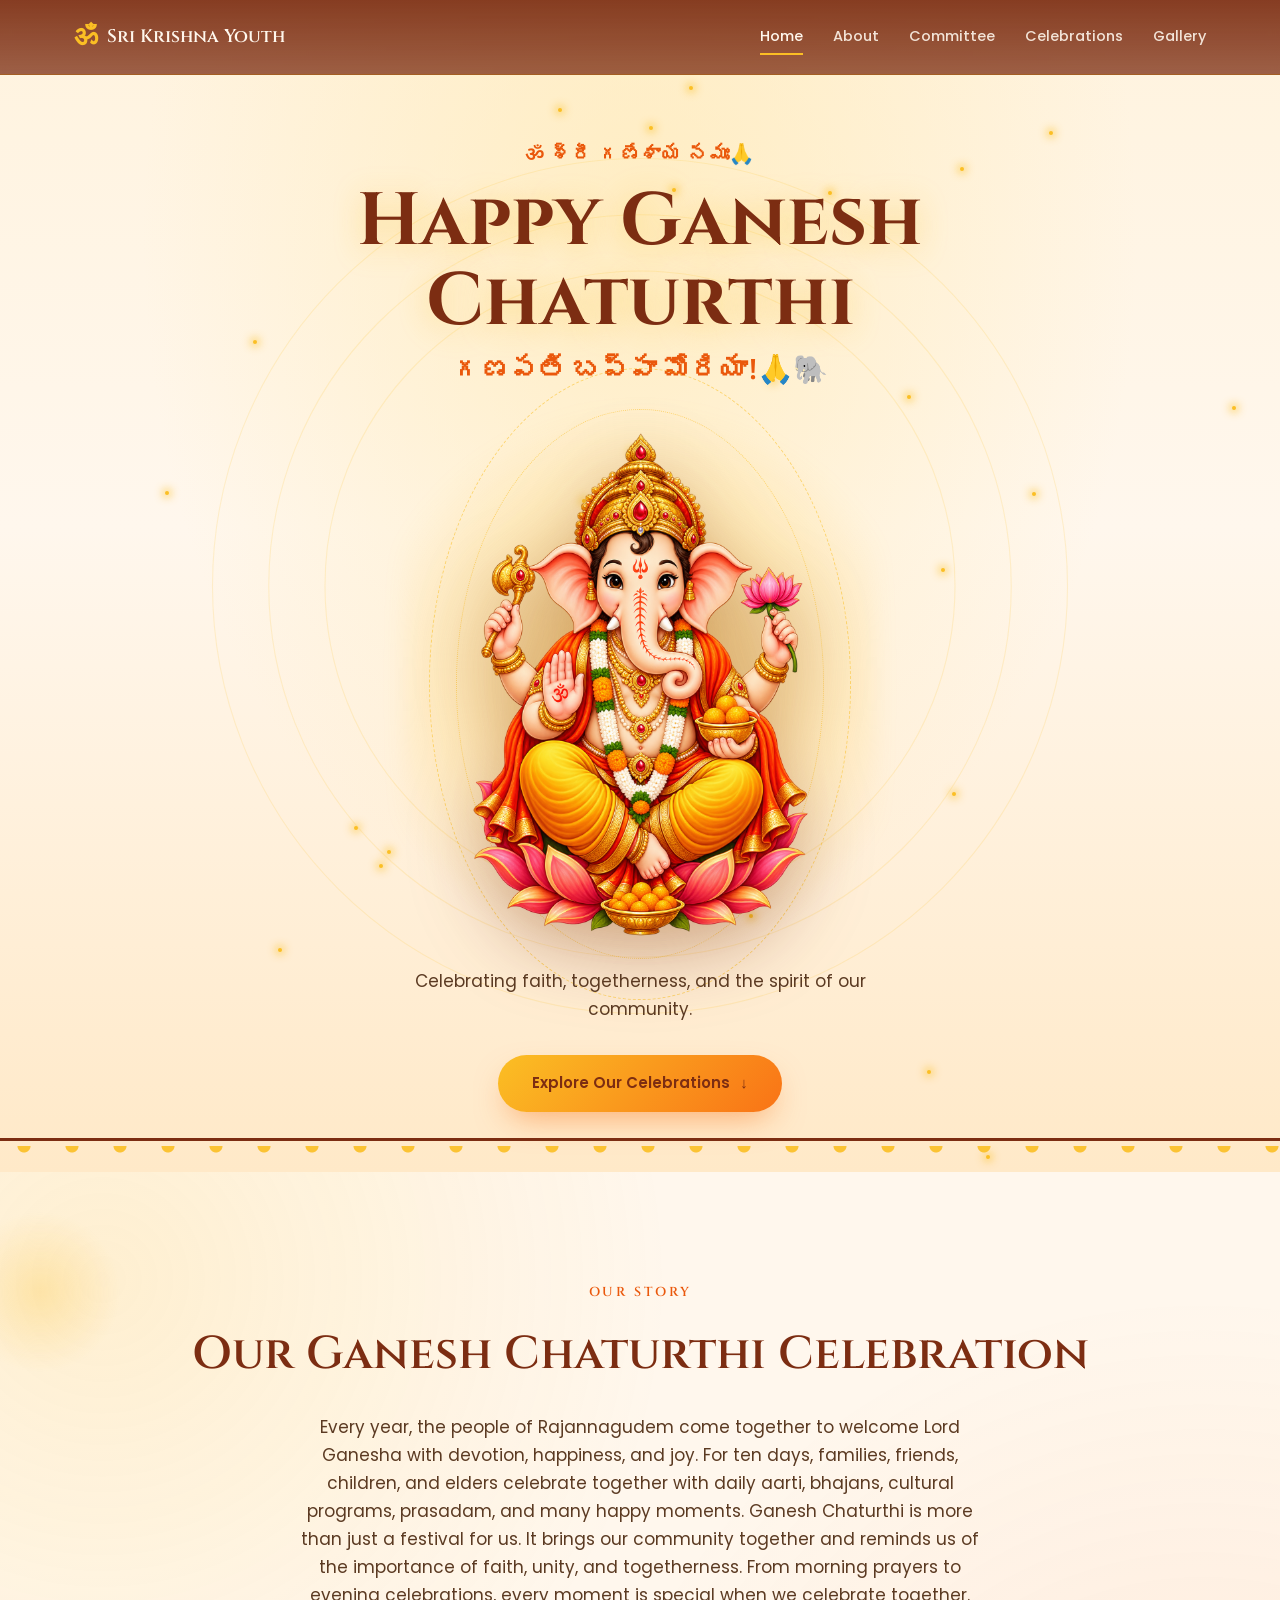
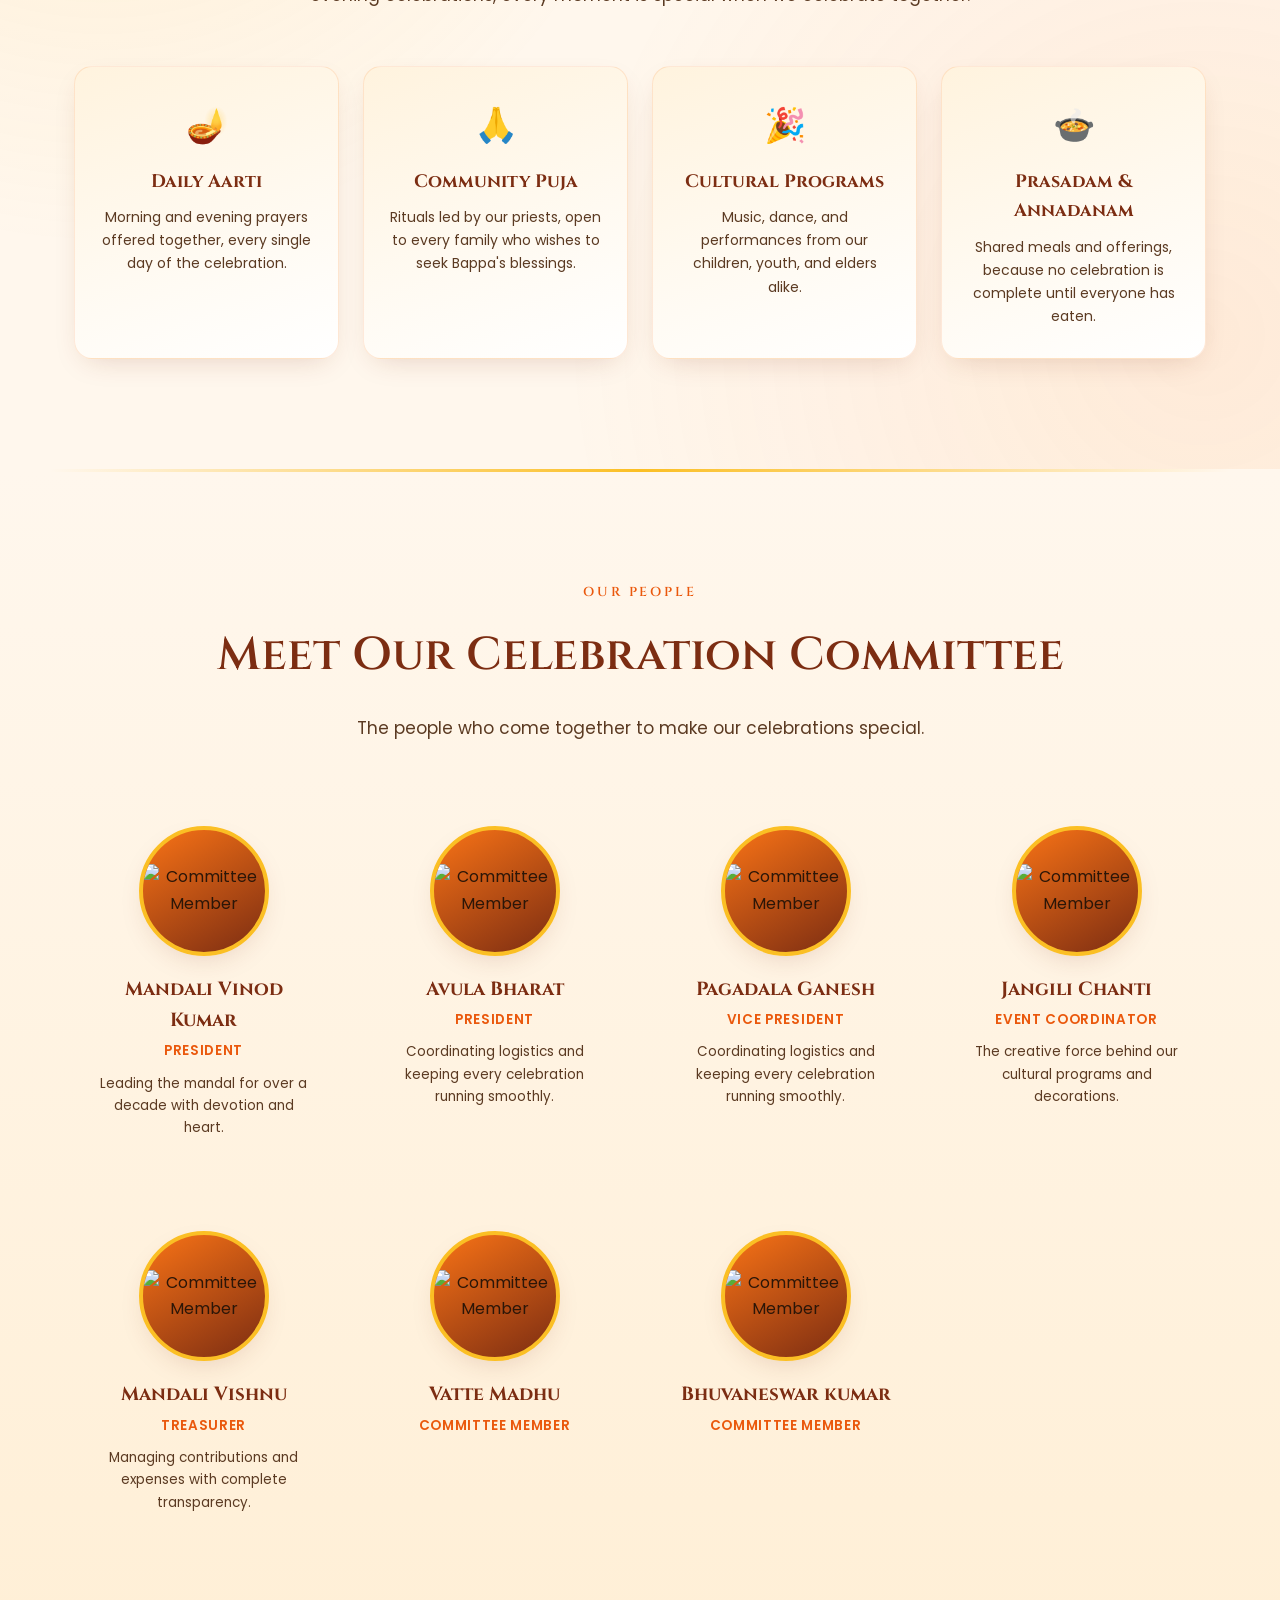
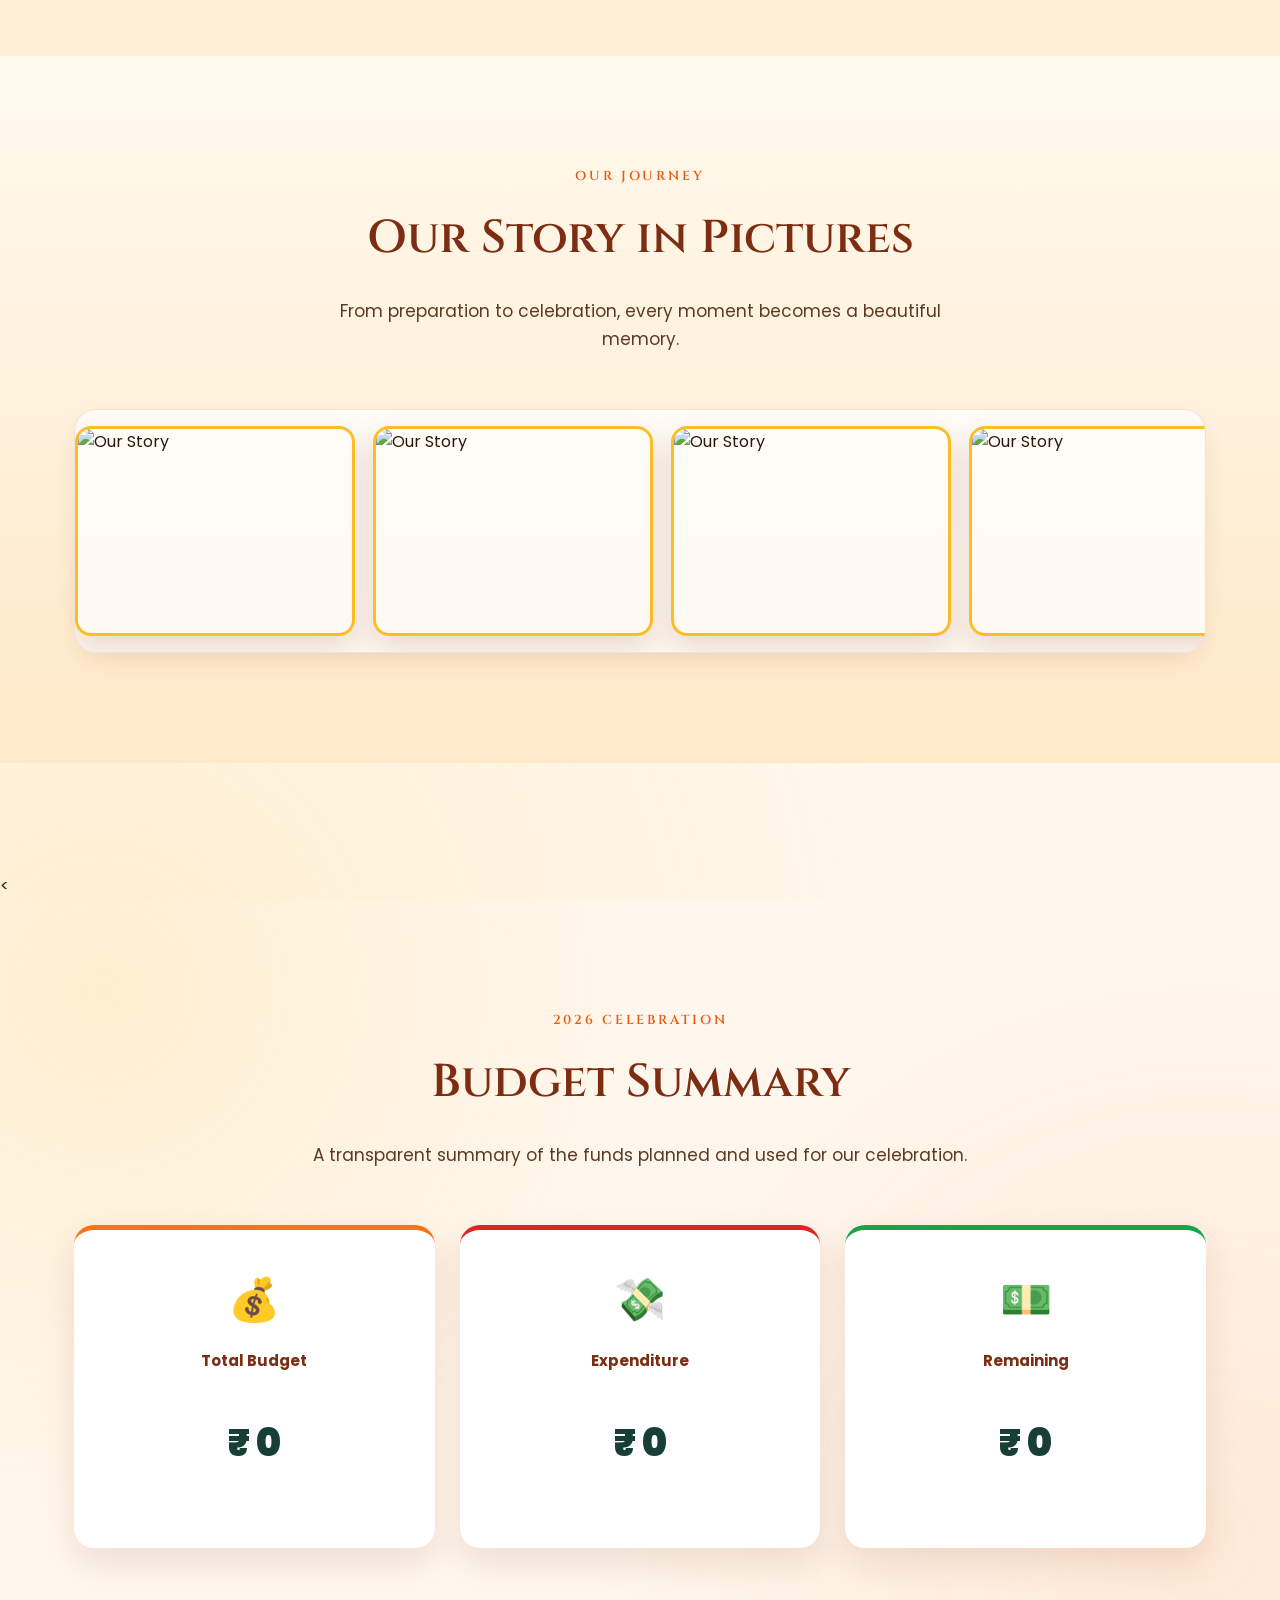
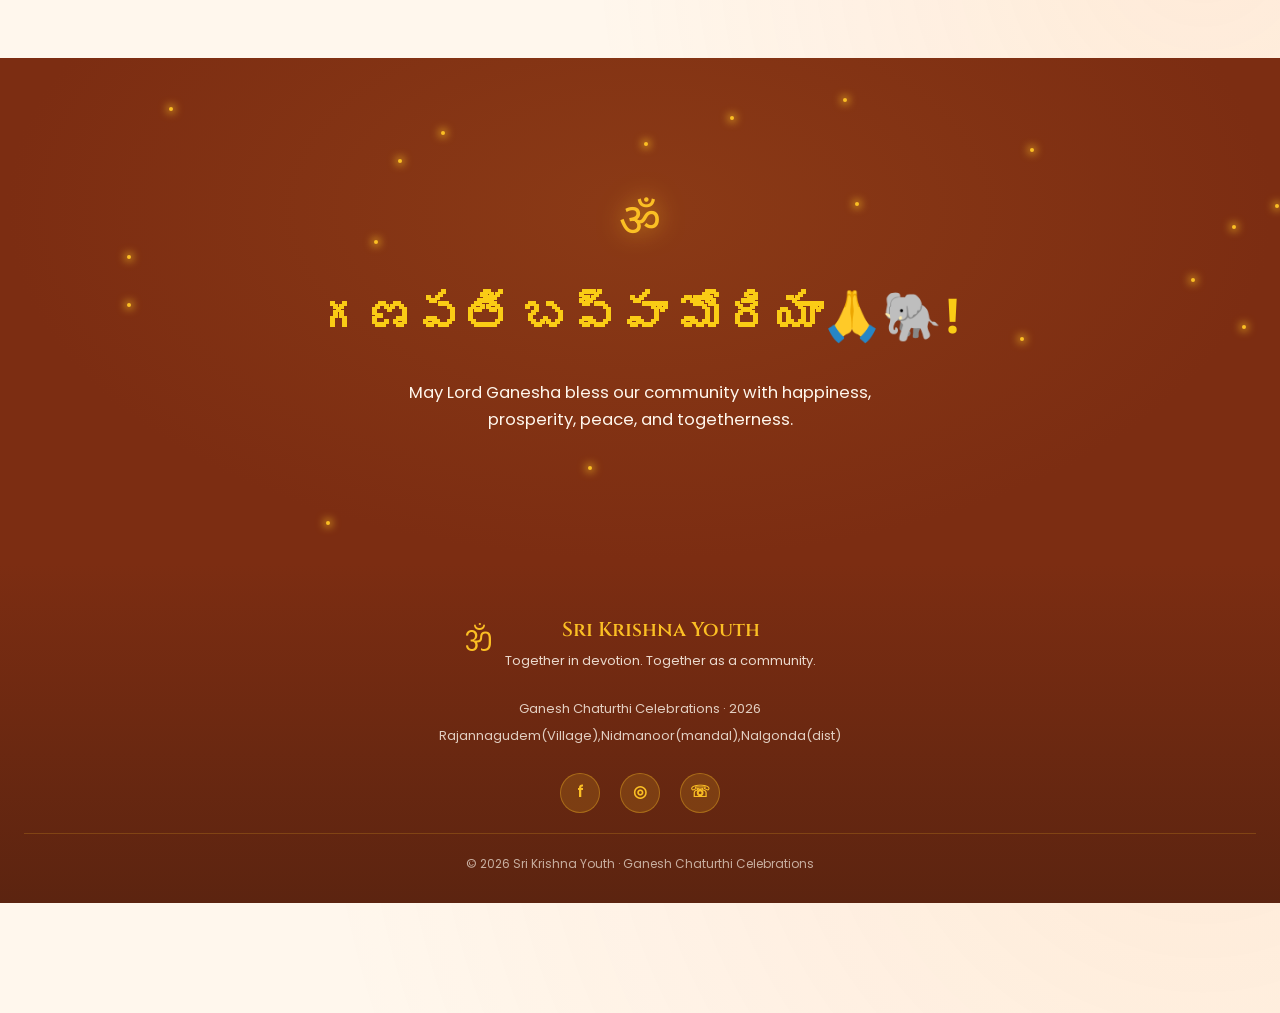
==== index .html @ e3da9c7d "Initial Sri Krishna Youth website" ====
<!DOCTYPE html>
<html lang="en">
<head>
<meta charset="UTF-8">
<meta name="viewport" content="width=device-width, initial-scale=1.0">
<title>Ganpati Bappa Morya — Community Ganesh Chaturthi Celebrations</title>
<meta name="description" content="Join our community as we celebrate Ganesh Chaturthi with devotion, culture, and togetherness.">

<link rel="preconnect" href="https://fonts.googleapis.com">
<link rel="preconnect" href="https://fonts.gstatic.com" crossorigin>
<link href="https://fonts.googleapis.com/css2?family=Cinzel:wght@500;600;700&family=Noto+Sans+Devanagari:wght@500;600;700&family=Poppins:wght@300;400;500;600;700&display=swap" rel="stylesheet">

<link rel="stylesheet" href="style.css">
</head>
<body>

<!-- ================= NAVIGATION ================= -->
<header class="nav" id="siteNav">
  <div class="nav-inner">
    <a href="#home" class="nav-logo">
      <span class="nav-logo-om" aria-hidden="true">ॐ</span>
      <span class="nav-logo-text">Sri Krishna Youth</span>
    </a>

    <nav class="nav-links" id="navLinks">
      <a href="#home" class="nav-link active-link">Home</a>
      <a href="#about" class="nav-link">About</a>
      <a href="#committee" class="nav-link">Committee</a>
      <a href="#celebrations" class="nav-link">Celebrations</a>
      <a href="#gallery" class="nav-link">Gallery</a>
    </nav>

    <button class="nav-toggle" id="navToggle" aria-label="Toggle navigation menu" aria-expanded="false" aria-controls="navLinks">
      <span></span><span></span><span></span>
    </button>
  </div>
</header>

<!-- ================= 1. HERO ================= -->
<section class="hero" id="home">
  <div class="hero-bg" aria-hidden="true">
    <svg class="hero-mandala" viewBox="0 0 800 800" aria-hidden="true">
      <g fill="none" stroke="currentColor">
        <circle cx="400" cy="400" r="380"/>
        <circle cx="400" cy="400" r="330"/>
        <circle cx="400" cy="400" r="280"/>
      </g>
    </svg>
    <div class="petal-field" id="petalField"></div>
    <div class="particle-field" id="particleField"></div>
  </div>

  <div class="hero-content">
    <p class="hero-eyebrow reveal-item">ॐ శ్రీ గణేశాయ నమః🙏
</p>
    <h1 class="hero-title reveal-item">Happy Ganesh<br>Chaturthi</h1>
    <p class="hero-devanagari reveal-item">గణపతి బప్పా మోరియా!🙏🐘
</p>

    <div class="hero-figure reveal-item" aria-hidden="false">
      <div class="hero-glow"></div>
      <img src="image3.png" alt="Illustration of Lord Ganesha seated on a lotus, blessing the community" class="hero-ganesha">
      <div class="hero-ring hero-ring--outer"></div>
      <div class="hero-ring hero-ring--inner"></div>
    </div>

    <p class="hero-message reveal-item">Celebrating faith, togetherness, and the spirit of our community.</p>

    <a href="#about" class="btn btn-primary reveal-item" id="exploreBtn">Explore Our Celebrations <span class="btn-arrow">↓</span></a>
  </div>

  <div class="toran" aria-hidden="true">
    <svg viewBox="0 0 1200 90" preserveAspectRatio="none" class="toran-svg">
      <path d="M0,0 H1200 V8 H0 Z" fill="var(--maroon)"/>
      <g class="toran-bells" fill="var(--gold)">
        <!-- bells generated via CSS background pattern below for perf -->
      </g>
    </svg>
    <div class="toran-strand"></div>
  </div>
</section>

<!-- ================= 2. ABOUT ================= -->
<section class="section about" id="about">
  <div class="section-decor section-decor--left" aria-hidden="true"></div>
  <div class="container">
    <p class="eyebrow reveal">Our Story</p>
    <h2 class="section-title reveal">Our Ganesh Chaturthi Celebration</h2>
    <p class="section-lede reveal">
      Every year, the people of Rajannagudem come together to welcome Lord Ganesha with devotion, happiness, and joy. For ten days, families, friends, children, and elders celebrate together with daily aarti, bhajans, cultural programs, prasadam, and many happy moments.

Ganesh Chaturthi is more than just a festival for us. It brings our community together and reminds us of the importance of faith, unity, and togetherness. From morning prayers to evening celebrations, every moment is special when we celebrate together.
</p>

    <div class="highlight-grid">
      <article class="highlight-card reveal">
        <span class="highlight-icon" aria-hidden="true">🪔</span>
        <h3>Daily Aarti</h3>
        <p>Morning and evening prayers offered together, every single day of the celebration.</p>
      </article>
      <article class="highlight-card reveal">
        <span class="highlight-icon" aria-hidden="true">🙏</span>
        <h3>Community Puja</h3>
        <p>Rituals led by our priests, open to every family who wishes to seek Bappa's blessings.</p>
      </article>
      <article class="highlight-card reveal">
        <span class="highlight-icon" aria-hidden="true">🎉</span>
        <h3>Cultural Programs</h3>
        <p>Music, dance, and performances from our children, youth, and elders alike.</p>
      </article>
      <article class="highlight-card reveal">
        <span class="highlight-icon" aria-hidden="true">🍲</span>
        <h3>Prasadam &amp; Annadanam</h3>
        <p>Shared meals and offerings, because no celebration is complete until everyone has eaten.</p>
      </article>
    </div>
  </div>
</section>

<div class="divider divider--committee" aria-hidden="true"></div>

<!-- ================= 3. COMMITTEE ================= -->
<section class="section committee" id="committee">
  <div class="container">
    <p class="eyebrow reveal">Our People</p>
    <h2 class="section-title reveal">Meet Our Celebration Committee</h2>
    <p class="section-lede reveal">The people who come together to make our celebrations special.</p>

    <div class="committee-grid">

      <article class="member-card reveal">
        <div class="member-photo">
          <img src="images/member1.jpeg" alt="Committee Member">
        </div>
        <h3 class="member-name">Mandali Vinod Kumar</h3>
        <p class="member-role">President</p>
        <p class="member-desc">Leading the mandal for over a decade with devotion and heart.</p>
      </article>

      <article class="member-card reveal">
        <div class="member-photo">
          <img src="images/member2.jpeg" alt="Committee Member">
        </div>
        <h3 class="member-name">Avula Bharat</h3>
        <p class="member-role">President</p>
        <p class="member-desc">Coordinating logistics and keeping every celebration running smoothly.</p>
      </article>

      <article class="member-card reveal">
        <div class="member-photo">
          <img src="images/member3.jpeg" alt="Committee Member">
        </div>
        <h3 class="member-name">Pagadala Ganesh</h3>
        <p class="member-role">Vice President</p>
        <p class="member-desc">Coordinating logistics and keeping every celebration running smoothly.</p>
      </article>

      <article class="member-card reveal">
        <div class="member-photo" >
          <img src="images/member4.jpeg" alt="Committee Member">
        </div>
        <h3 class="member-name">Jangili Chanti</h3>
        <p class="member-role">Event Coordinator</p>
        <p class="member-desc">The creative force behind our cultural programs and decorations.</p>
      </article>

      <article class="member-card reveal">
        <div class="member-photo">
          <img src="images/member6.jpeg" alt="Committee Member">
        </div>
        
        <h3 class="member-name">Mandali Vishnu</h3>
        <p class="member-role">Treasurer</p>
        <p class="member-desc">Managing contributions and expenses with complete transparency.</p>
      </article>

       <article class="member-card reveal">
        <div class="member-photo">
          <img src="images/member5.jpeg" alt="Committee Member">
  </div>
    
        <h3 class="member-name">Vatte Madhu</h3>
        <p class="member-role">Committee Member</p>
      </article>

       <article class="member-card reveal">
  <div class="member-photo">
    <img src="images/member.jpeg" alt="Committee Member">
  </div>

  <h3 class="member-name">Bhuvaneswar kumar</h3>
  <p class="member-role">Committee Member</p>
  <p class="member-desc">
    
  </p>
</article>

    </div>
  </div>
</section>


<!-- ================= 3. OUR STORY ================= -->

<section class="section story-section" id="story">

  <div class="container">

    <p class="eyebrow reveal">Our Journey</p>

    <h2 class="section-title reveal">
      Our Story in Pictures
    </h2>

    <p class="section-lede reveal">
      From preparation to celebration, every moment becomes a beautiful memory.
    </p>

    <div class="story-scroll-box">

      <div class="story-track">

        <div class="story-group">

          <div class="story-photo">
            <img src="images/story1.jpeg" alt="Our Story">
          </div>

          <div class="story-photo">
            <img src="images/story2.jpeg" alt="Our Story">
          </div>

          <div class="story-photo">
            <img src="images/story3.jpeg" alt="Our Story">
          </div>

          <div class="story-photo">
            <img src="images/story4.jpeg" alt="Our Story">
          </div>

          <div class="story-photo">
            <img src="images/story5.jpeg" alt="Our Story">
          </div>

          <div class="story-photo">
            <img src="images/story6.jpeg" alt="Our Story">
          </div>
                
                       <div class="story-photo">
  <img src="images/story7.jpeg" alt="Our Story">
</div>

<div class="story-photo">
  <img src="images/story8.jpeg" alt="Our Story">
</div>

<div class="story-photo">
  <img src="images/story9.jpeg" alt="Our Story">
</div>

<div class="story-photo">
  <img src="images/story10.jpeg" alt="Our Story">
</div>

<div class="story-photo">
  <img src="images/story11.jpeg" alt="Our Story">
</div>

<div class="story-photo">
  <img src="images/story12.jpeg" alt="Our Story">
</div>

<div class="story-photo">
  <img src="images/story13.jpeg" alt="Our Story">
</div>

<div class="story-photo">
  <img src="images/story14.jpeg" alt="Our Story">
</div>

<div class="story-photo">
  <img src="images/story15.jpeg" alt="Our Story">
</div>

<div class="story-photo">
  <img src="images/story16.jpeg" alt="Our Story">
</div>

<div class="story-photo">
  <img src="images/story17.jpeg" alt="Our Story">
</div>

<div class="story-photo">
  <img src="images/story18.jpeg" alt="Our Story">
</div>

<div class="story-photo">
  <img src="images/story19.jpeg" alt="Our Story">
</div>

<div class="story-photo">
  <img src="images/story20.jpeg" alt="Our Story">
</div>

<div class="story-photo">
  <img src="images/story21.jpeg" alt="Our Story">
</div>

<div class="story-photo">
  <img src="images/story22.jpeg" alt="Our Story">
</div>

<div class="story-photo">
  <img src="images/story23.jpeg" alt="Our Story">
</div>

<div class="story-photo">
  <img src="images/story24.jpeg" alt="Our Story">
</div>

<div class="story-photo">
  <img src="images/story25.jpeg" alt="Our Story">
</div>

<div class="story-photo">
  <img src="images/story26.jpeg" alt="Our Story">
</div>

<div class="story-photo">
  <img src="images/story27.jpeg" alt="Our Story">
</div>

<div class="story-photo">
  <img src="images/story28.jpeg" alt="Our Story">
</div>

<div class="story-photo">
  <img src="images/story29.jpeg" alt="Our Story">
</div>

<div class="story-photo">
  <img src="images/story30.jpeg" alt="Our Story">
</div>

<div class="story-photo">
  <img src="images/story31.jpeg" alt="Our Story">
</div>

<div class="story-photo">
  <img src="images/story32.jpeg" alt="Our Story">
</div>

<div class="story-photo">
  <img src="images/story33.jpeg" alt="Our Story">
</div>

<div class="story-photo">
  <img src="images/story34.jpeg" alt="Our Story">
</div>

<div class="story-photo">
  <img src="images/story35.jpeg" alt="Our Story">
</div>

        </div>

        <!-- Duplicate images for continuous scrolling -->

        <div class="story-group">

          <div class="story-photo">
            <img src="images/story1.jpeg" alt="">
          </div>

          <div class="story-photo">
            <img src="images/story2.jpeg" alt="">
          </div>

          <div class="story-photo">
            <img src="images/story3.jpeg" alt="">
          </div>

          <div class="story-photo">
            <img src="images/story4.jpeg" alt="">
          </div>

          <div class="story-photo">
            <img src="images/story5.jpeg" alt="">
          </div>

          <div class="story-photo">
            <img src="images/story6.jpeg" alt="">
          </div>

        </div>

      </div>

    </div>

  </div>

</section>


<!-- ================= 4. FESTIVITIES ================= -->

<section class="section festivities" id="celebrations">
<<!-- ================= 5. BUDGET ================= -->
<section class="section budget-section" id="budget">

  <div class="container">

    <p class="eyebrow reveal">2026 Celebration</p>

    <h2 class="section-title reveal">
      Budget Summary
    </h2>

    <p class="section-lede reveal">
      A transparent summary of the funds planned and used for our celebration.
    </p>

    <div class="budget-grid">

      <!-- TOTAL BUDGET -->
      <div class="budget-box total-budget reveal">
        <div class="budget-icon">💰</div>
        <p>Total Budget</p>
        <h3>₹ <span id="totalBudget">0</span></h3>
      </div>

      <!-- EXPENDITURE -->
      <div class="budget-box expenditure reveal">
        <div class="budget-icon">💸</div>
        <p>Expenditure</p>
        <h3>₹ <span id="expenditure">0</span></h3>
      </div>

      <!-- REMAINING -->
      <div class="budget-box remaining reveal">
        <div class="budget-icon">💵</div>
        <p>Remaining</p>
        <h3>₹ <span id="remaining">0</span></h3>
      </div>

    </div>

  </div>

</section>
<!-- Lightbox -->
<div class="lightbox" id="lightbox" aria-hidden="true" role="dialog" aria-modal="true" aria-label="Gallery image viewer">
  <button class="lightbox-close" id="lightboxClose" aria-label="Close image viewer">✕</button>
  <button class="lightbox-nav lightbox-prev" id="lightboxPrev" aria-label="Previous image">‹</button>
  <div class="lightbox-frame">
    <div class="lightbox-image" id="lightboxImage"></div>
    <p class="lightbox-caption" id="lightboxCaption"></p>
  </div>
  <button class="lightbox-nav lightbox-next" id="lightboxNext" aria-label="Next image">›</button>
</div>

<!-- ================= 6. FINAL FESTIVE SECTION ================= -->
<section class="closing">
  <div class="closing-decor" aria-hidden="true">
    <div class="closing-particle-field" id="closingParticles"></div>
  </div>
  <div class="closing-content">
    <span class="closing-om reveal" aria-hidden="true">ॐ</span>
    <h2 class="closing-title reveal">గణపతి బప్పా మోరియా🙏🐘!</h2>
    <p class="closing-message reveal">May Lord Ganesha bless our community with happiness, prosperity, peace, and togetherness.</p>
  </div>
</section>

<!-- ================= 7. FOOTER ================= -->
<footer class="footer">
  <div class="container footer-inner">
    <div class="footer-brand">
      <span class="nav-logo-om" aria-hidden="true">ॐ</span>
      <div>
        <p class="footer-title">Sri Krishna Youth</p>
        <p class="footer-tagline">Together in devotion. Together as a community.</p>
      </div>
    </div>

    <div class="footer-meta">
      <p> Ganesh Chaturthi Celebrations · 2026</p>
      <p>Rajannagudem(Village),Nidmanoor(mandal),Nalgonda(dist)</p>
    </div>

    <div class="footer-social" aria-label="Social media links">
      <a href="#" aria-label="Facebook">f</a>
      <a href="#" aria-label="Instagram">◎</a>
      <a href="#" aria-label="WhatsApp">☏</a>
    </div>
  </div>
  <p class="footer-copy">© 2026 Sri Krishna Youth · Ganesh Chaturthi Celebrations</p>
</footer>

<script src="script.js"></script>
</body>
</html>
---- style.css ----
/* =========================================================
   SHANTI NAGAR MANDAL — Ganesh Chaturthi
   Design tokens
   ========================================================= */
:root {
  --saffron: #F97316;
  --deep-orange: #EA580C;
  --gold: #FBBF24;
  --bright-yellow: #FACC15;
  --cream: #FFF7ED;
  --maroon: #7C2D12;
  --ink: #2B1608;
  --ink-soft: #5B3A22;
  --white: #FFFFFF;

  --font-display: 'Cinzel', serif;
  --font-devanagari: 'Noto Sans Devanagari', sans-serif;
  --font-body: 'Poppins', sans-serif;

  --shadow-warm: 0 20px 45px -20px rgba(124, 45, 18, 0.35);
  --shadow-soft: 0 10px 30px -12px rgba(124, 45, 18, 0.22);
  --radius-lg: 28px;
  --radius-md: 18px;
  --radius-sm: 12px;

  --ease: cubic-bezier(0.22, 1, 0.36, 1);
}

* { box-sizing: border-box; }
html { scroll-behavior: smooth; }

body {
  margin: 0;
  font-family: var(--font-body);
  background: var(--cream);
  color: var(--ink);
  overflow-x: hidden;
  line-height: 1.65;
}

img { max-width: 100%; display: block; }
a { color: inherit; text-decoration: none; }
button { font-family: inherit; cursor: pointer; }

.container {
  max-width: 1180px;
  margin: 0 auto;
  padding: 0 24px;
}

/* subtle grain / rangoli backdrop used across cream sections */
.section {
  position: relative;
  padding: 110px 0;
  background:
    radial-gradient(circle at 8% 12%, rgba(251,191,36,0.14), transparent 40%),
    radial-gradient(circle at 94% 85%, rgba(249,115,22,0.10), transparent 45%),
    var(--cream);
}

.eyebrow {
  font-family: var(--font-display);
  letter-spacing: 0.22em;
  text-transform: uppercase;
  font-size: 13px;
  color: var(--deep-orange);
  font-weight: 600;
  margin: 0 0 14px;
  text-align: center;
}

.section-title {
  font-family: var(--font-display);
  font-size: clamp(30px, 4vw, 46px);
  text-align: center;
  color: var(--maroon);
  margin: 0 0 20px;
  font-weight: 600;
}

.section-lede {
  max-width: 680px;
  margin: 0 auto 56px;
  text-align: center;
  color: var(--ink-soft);
  font-size: 17px;
}

.btn {
  display: inline-flex;
  align-items: center;
  gap: 10px;
  padding: 16px 34px;
  border-radius: 999px;
  font-family: var(--font-body);
  font-weight: 600;
  font-size: 15px;
  border: none;
  transition: transform 0.35s var(--ease), box-shadow 0.35s var(--ease);
}
.btn-primary {
  background: linear-gradient(135deg, var(--gold), var(--saffron));
  color: var(--maroon);
  box-shadow: 0 14px 32px -10px rgba(249,115,22,0.55);
}
.btn-primary:hover { transform: translateY(-3px); box-shadow: 0 20px 38px -10px rgba(249,115,22,0.65); }
.btn-arrow { display: inline-block; animation: bob 2.2s ease-in-out infinite; }

@keyframes bob {
  0%, 100% { transform: translateY(0); }
  50% { transform: translateY(4px); }
}

/* =========================================================
   NAVIGATION
   ========================================================= */
.nav {
  position: fixed;
  top: 0; left: 0; right: 0;
  z-index: 100;
  background: linear-gradient(180deg, rgba(124,45,18,0.92), rgba(124,45,18,0.75));
  backdrop-filter: blur(6px);
  transition: background 0.4s var(--ease), box-shadow 0.4s var(--ease);
  border-bottom: 1px solid rgba(251,191,36,0.25);
}
.nav.scrolled {
  background: rgba(124,45,18,0.6);
  box-shadow: 0 8px 24px -12px rgba(0,0,0,0.35);
}

.nav-inner {
  max-width: 1180px;
  margin: 0 auto;
  padding: 14px 24px;
  display: flex;
  align-items: center;
  justify-content: space-between;
}

.nav-logo {
  display: flex;
  align-items: center;
  gap: 10px;
  font-family: var(--font-display);
  font-weight: 600;
  color: var(--cream);
  font-size: 18px;
}
.nav-logo-om {
  font-size: 22px;
  color: var(--gold);
}

.nav-links {
  display: flex;
  gap: 30px;
}
.nav-link {
  color: var(--cream);
  font-size: 14.5px;
  font-weight: 500;
  position: relative;
  padding: 6px 0;
  opacity: 0.88;
  transition: opacity 0.25s ease;
}
.nav-link::after {
  content: "";
  position: absolute;
  left: 0; bottom: 0;
  width: 0; height: 2px;
  background: var(--gold);
  transition: width 0.3s var(--ease);
}
.nav-link:hover, .nav-link.active-link { opacity: 1; }
.nav-link:hover::after, .nav-link.active-link::after { width: 100%; }

.nav-toggle {
  display: none;
  flex-direction: column;
  gap: 5px;
  background: none;
  border: none;
  padding: 6px;
}
.nav-toggle span {
  width: 24px; height: 2px;
  background: var(--gold);
  border-radius: 2px;
  transition: transform 0.3s var(--ease), opacity 0.3s var(--ease);
}
.nav-toggle.open span:nth-child(1) { transform: translateY(7px) rotate(45deg); }
.nav-toggle.open span:nth-child(2) { opacity: 0; }
.nav-toggle.open span:nth-child(3) { transform: translateY(-7px) rotate(-45deg); }

/* =========================================================
   HERO
   ========================================================= */
.hero {
  position: relative;
  min-height: 100vh;
  display: flex;
  align-items: center;
  justify-content: center;
  text-align: center;
  padding: 140px 24px 60px;
  overflow: hidden;
  background:
    radial-gradient(ellipse at 50% 20%, rgba(255,231,168,0.55), transparent 55%),
    linear-gradient(180deg, #FFF3DE 0%, var(--cream) 45%, #FFE9C8 100%);
}

.hero-bg {
  position: absolute;
  inset: 0;
  z-index: 0;
  background-image: url('Images/image1.jpeg');
  background-size: cover;
  background-position: center;
  background-attachment: fixed;
}

.hero-mandala {
  position: absolute;
  top: 50%; left: 50%;
  width: 900px; height: 900px;
  transform: translate(-50%, -50%);
  color: var(--gold);
  opacity: 0.16;
  animation: spin 140s linear infinite;
}
@keyframes spin { to { transform: translate(-50%, -50%) rotate(360deg); } }

.petal-field, .particle-field, .closing-particle-field {
  position: absolute; inset: 0; pointer-events: none; overflow: hidden;
}

.petal {
  position: absolute;
  top: -40px;
  width: 14px; height: 14px;
  background: radial-gradient(circle at 30% 30%, var(--bright-yellow), var(--saffron));
  border-radius: 60% 40% 60% 40%;
  opacity: 0.75;
  animation: fall linear infinite;
}
@keyframes fall {
  0% { transform: translateY(0) rotate(0deg); opacity: 0; }
  10% { opacity: 0.8; }
  100% { transform: translateY(110vh) rotate(220deg); opacity: 0; }
}

.spark {
  position: absolute;
  width: 4px; height: 4px;
  border-radius: 50%;
  background: var(--gold);
  box-shadow: 0 0 8px 2px rgba(251,191,36,0.8);
  animation: twinkle ease-in-out infinite;
}
@keyframes twinkle {
  0%, 100% { opacity: 0.15; transform: scale(0.8); }
  50% { opacity: 0.9; transform: scale(1.2); }
}

.hero-content {
  position: relative;
  z-index: 2;
  max-width: 720px;
  display: flex;
  flex-direction: column;
  align-items: center;
}

.hero-eyebrow {
  font-family: var(--font-devanagari);
  font-size: 20px;
  color: var(--deep-orange);
  font-weight: 600;
  margin: 0 0 10px;
  letter-spacing: 0.04em;
}

.hero-title {
  font-family: var(--font-display);
  font-size: clamp(40px, 7vw, 74px);
  line-height: 1.08;
  margin: 0 0 6px;
  color: var(--maroon);
  text-shadow: 0 4px 30px rgba(251,191,36,0.4);
}

.hero-devanagari {
  font-family: var(--font-devanagari);
  font-size: clamp(20px, 3vw, 28px);
  color: var(--deep-orange);
  font-weight: 600;
  margin: 0 0 28px;
}

.hero-figure {
  position: relative;
  width: min(340px, 62vw);
  margin: 6px 0 28px;
}
.hero-glow {
  position: absolute;
  inset: -20%;
  background: radial-gradient(circle, rgba(251,191,36,0.55), transparent 65%);
  filter: blur(10px);
  animation: pulseGlow 4.5s ease-in-out infinite;
  z-index: 0;
}
@keyframes pulseGlow {
  0%, 100% { opacity: 0.65; transform: scale(1); }
  50% { opacity: 1; transform: scale(1.08); }
}
.hero-ganesha {
  position: relative;
  z-index: 2;
  width: 100%;
  filter: drop-shadow(0 25px 35px rgba(124,45,18,0.35));
}
.hero-ring {
  position: absolute;
  border-radius: 50%;
  border: 1px dashed rgba(251,191,36,0.55);
  z-index: 1;
}
.hero-ring--outer { inset: -12%; animation: spin 60s linear infinite; }
.hero-ring--inner { inset: -4%; animation: spin 40s linear infinite reverse; border-style: dotted; }

.hero-message {
  font-size: 17px;
  color: var(--ink-soft);
  max-width: 460px;
  margin: 0 0 32px;
}

/* Toran / decorative bunting divider at hero base */
.toran {
  position: absolute;
  left: 0; right: 0; bottom: 0;
  height: 34px;
  z-index: 3;
}
.toran-strand {
  position: absolute;
  left: 0; right: 0; top: 8px;
  height: 26px;
  background-image: radial-gradient(circle at 50% 0%, var(--gold) 0 6px, transparent 7px);
  background-size: 48px 26px;
  background-repeat: repeat-x;
  opacity: 0.9;
}
.toran-svg { width: 100%; height: 34px; display: block; }

/* Reveal-on-load hero animation */
.reveal-item {
  opacity: 0;
  transform: translateY(24px);
  animation: heroReveal 0.9s var(--ease) forwards;
}
.reveal-item:nth-child(1) { animation-delay: 0.1s; }
.reveal-item:nth-child(2) { animation-delay: 0.25s; }
.reveal-item:nth-child(3) { animation-delay: 0.4s; }
.reveal-item:nth-child(4) { animation-delay: 0.55s; }
.reveal-item:nth-child(5) { animation-delay: 0.7s; }
.reveal-item:nth-child(6) { animation-delay: 0.85s; }
@keyframes heroReveal { to { opacity: 1; transform: translateY(0); } }

/* Scroll reveal (used across page) */
.reveal {
  opacity: 0;
  transform: translateY(30px);
  transition: opacity 0.8s var(--ease), transform 0.8s var(--ease);
}
.reveal.is-visible { opacity: 1; transform: translateY(0); }

/* =========================================================
   ABOUT
   ========================================================= */
.section-decor {
  position: absolute;
  top: 40px;
  width: 160px; height: 160px;
  background: radial-gradient(circle, rgba(251,191,36,0.25), transparent 70%);
  border-radius: 50%;
  filter: blur(2px);
}
.section-decor--left { left: -40px; }

.highlight-grid {
  display: grid;
  grid-template-columns: repeat(4, 1fr);
  gap: 24px;
}
.highlight-card {
  background: linear-gradient(160deg, #FFF3DE, var(--white));
  border: 1px solid rgba(249,115,22,0.15);
  border-radius: var(--radius-md);
  padding: 30px 24px;
  text-align: center;
  box-shadow: var(--shadow-soft);
  transition: transform 0.35s var(--ease), box-shadow 0.35s var(--ease);
}
.highlight-card:hover { transform: translateY(-8px); box-shadow: var(--shadow-warm); }
.highlight-icon { font-size: 34px; display: block; margin-bottom: 14px; }
.highlight-card h3 {
  font-family: var(--font-display);
  color: var(--maroon);
  font-size: 18px;
  margin: 0 0 10px;
}
.highlight-card p { font-size: 14px; color: var(--ink-soft); margin: 0; }

.divider--committee {
  height: 3px;
  background: linear-gradient(90deg, transparent, var(--gold), transparent);
  max-width: 1180px;
  margin: 0 auto;
}

/* =========================================================
   COMMITTEE
   ========================================================= */
.committee { background: linear-gradient(180deg, #FFF7ED, #FFEFD6); }

.committee-grid {
  display: grid;
  grid-template-columns: repeat(4, 1fr);
  gap: 32px;
}
.member-card {
  text-align: center;
  padding: 28px 18px 32px;
  border-radius: var(--radius-md);
  transition: transform 0.35s var(--ease);
}
.member-card:hover { transform: translateY(-6px); }

.member-photo {
  width: 130px; height: 130px;
  margin: 0 auto 18px;
  border-radius: 50%;
  background: linear-gradient(150deg, var(--tint-a, #F97316), var(--tint-b, #7C2D12));
  display: flex; align-items: center; justify-content: center;
  border: 4px solid var(--gold);
  box-shadow: var(--shadow-soft);
  position: relative;
  overflow: hidden;
  transition: transform 0.4s var(--ease), box-shadow 0.4s var(--ease);
}
.member-card:hover .member-photo {
  transform: scale(1.06);
  box-shadow: 0 18px 34px -14px rgba(124,45,18,0.45);
}
.member-initials {
  font-family: var(--font-display);
  font-size: 32px;
  color: var(--white);
  font-weight: 600;
}
.member-name {
  font-family: var(--font-display);
  color: var(--maroon);
  font-size: 19px;
  margin: 0 0 4px;
}
.member-role {
  color: var(--deep-orange);
  font-weight: 600;
  font-size: 13.5px;
  letter-spacing: 0.05em;
  text-transform: uppercase;
  margin: 0 0 10px;
}
.member-desc { font-size: 13.5px; color: var(--ink-soft); margin: 0; }

/* =========================================================
   FESTIVITIES
   ========================================================= */
.activity-grid {
  display: grid;
  grid-template-columns: repeat(4, 1fr);
  gap: 22px;
}
.activity-card {
  background: var(--white);
  border-radius: var(--radius-md);
  padding: 26px 20px;
  border: 1px solid rgba(124,45,18,0.08);
  box-shadow: var(--shadow-soft);
  transition: transform 0.3s var(--ease), box-shadow 0.3s var(--ease), border-color 0.3s ease;
}
.activity-card:hover {
  transform: translateY(-6px) scale(1.015);
  box-shadow: var(--shadow-warm);
  border-color: var(--gold);
}
.activity-icon { font-size: 30px; display: block; margin-bottom: 12px; }
.activity-card h3 {
  font-family: var(--font-display);
  color: var(--maroon);
  font-size: 16.5px;
  margin: 0 0 8px;
}
.activity-card p { font-size: 13.5px; color: var(--ink-soft); margin: 0; }

/* =========================================================
   GALLERY
   ========================================================= */
.gallery-section { background: linear-gradient(180deg, #FFEFD6, var(--cream)); }

.gallery-tabs {
  display: flex;
  justify-content: center;
  gap: 12px;
  margin-bottom: 40px;
}
.gallery-tab {
  padding: 10px 24px;
  border-radius: 999px;
  border: 1.5px solid var(--saffron);
  background: transparent;
  color: var(--deep-orange);
  font-weight: 600;
  font-size: 14px;
  transition: background 0.3s ease, color 0.3s ease;
}
.gallery-tab.active, .gallery-tab:hover {
  background: linear-gradient(135deg, var(--gold), var(--saffron));
  color: var(--maroon);
  border-color: transparent;
}

.gallery-grid {
  display: grid;
  grid-template-columns: repeat(4, 1fr);
  grid-auto-rows: 10px;
  gap: 18px;
}
.gallery-item {
  position: relative;
  border-radius: var(--radius-sm);
  overflow: hidden;
  cursor: pointer;
  grid-row-end: span var(--rowspan, 28);
  box-shadow: var(--shadow-soft);
}
.gallery-item .gi-fill {
  position: absolute; inset: 0;
  background: linear-gradient(155deg, var(--c1), var(--c2));
  display: flex; align-items: flex-end;
}
.gallery-item::after {
  content: "";
  position: absolute; inset: 0;
  background: linear-gradient(0deg, rgba(43,22,8,0.75), transparent 55%);
  opacity: 0;
  transition: opacity 0.35s ease;
}
.gallery-item:hover::after { opacity: 1; }
.gallery-item:hover .gi-fill { transform: scale(1.06); }
.gi-fill { transition: transform 0.5s var(--ease); width: 100%; height: 100%; }
.gi-icon {
  position: absolute; top: 14px; right: 14px;
  width: 34px; height: 34px;
  border-radius: 50%;
  background: rgba(255,255,255,0.25);
  backdrop-filter: blur(4px);
  display: flex; align-items: center; justify-content: center;
  color: var(--white);
  font-size: 15px;
  opacity: 0;
  transition: opacity 0.3s ease;
}
.gallery-item:hover .gi-icon { opacity: 1; }
.gi-caption {
  position: relative;
  z-index: 2;
  color: var(--white);
  font-size: 13.5px;
  font-weight: 500;
  padding: 14px;
  opacity: 0;
  transform: translateY(6px);
  transition: opacity 0.35s ease, transform 0.35s ease;
}
.gallery-item:hover .gi-caption { opacity: 1; transform: translateY(0); }

/* Lightbox */
.lightbox {
  position: fixed; inset: 0;
  background: rgba(43,22,8,0.92);
  z-index: 200;
  display: flex; align-items: center; justify-content: center;
  opacity: 0; visibility: hidden;
  transition: opacity 0.3s ease;
}
.lightbox.open { opacity: 1; visibility: visible; }
.lightbox-frame { max-width: min(860px, 88vw); text-align: center; }
.lightbox-image {
  width: min(860px, 88vw);
  height: min(560px, 60vh);
  border-radius: var(--radius-md);
  background: linear-gradient(155deg, var(--c1, var(--saffron)), var(--c2, var(--maroon)));
  box-shadow: 0 30px 60px -20px rgba(0,0,0,0.6);
}
.lightbox-caption { color: var(--cream); margin-top: 16px; font-size: 14px; opacity: 0.85; }
.lightbox-close, .lightbox-nav {
  position: absolute;
  background: rgba(255,255,255,0.12);
  border: 1px solid rgba(251,191,36,0.4);
  color: var(--gold);
  border-radius: 50%;
  width: 46px; height: 46px;
  display: flex; align-items: center; justify-content: center;
  font-size: 20px;
  transition: background 0.25s ease, transform 0.25s ease;
}
.lightbox-close:hover, .lightbox-nav:hover { background: rgba(251,191,36,0.25); transform: scale(1.08); }
.lightbox-close { top: 26px; right: 26px; }
.lightbox-prev { left: 26px; top: 50%; transform: translateY(-50%); }
.lightbox-next { right: 26px; top: 50%; transform: translateY(-50%); }

/* =========================================================
   CLOSING SECTION
   ========================================================= */
.closing {
  position: relative;
  padding: 130px 24px;
  text-align: center;
  overflow: hidden;
  background: radial-gradient(ellipse at 50% 30%, #8B3A16, var(--maroon) 70%);
}
.closing-om {
  font-family: var(--font-devanagari);
  font-size: 46px;
  color: var(--gold);
  display: block;
  margin-bottom: 18px;
  text-shadow: 0 0 24px rgba(251,191,36,0.7);
}
.closing-title {
  font-family: var(--font-devanagari);
  font-size: clamp(30px, 5vw, 48px);
  color: var(--bright-yellow);
  margin: 0 0 18px;
  font-weight: 700;
}
.closing-message {
  color: var(--cream);
  max-width: 520px;
  margin: 0 auto;
  font-size: 16.5px;
  opacity: 0.92;
}
.closing-content { position: relative; z-index: 2; }
.closing-decor { position: absolute; inset: 0; }
/* =========================================================
   BUDGET SUMMARY
   ========================================================= */
   .budget-grid {
  display: flex;
  flex-direction: row;
  gap: 25px;
  margin-top: 40px;
  justify-content: center;
  align-items: stretch;
}

.budget-box {
  flex: 1;
  min-width: 0;
  padding: 35px 25px;
  text-align: center;
  border-radius: 20px;
  background: #ffffff;
  box-shadow: 0 15px 35px rgba(124, 45, 18, 0.12);
  border-top: 5px solid #F97316;
  transition: transform 0.3s ease;
}

.budget-box:hover {
  transform: translateY(-8px);
}

.budget-icon {
  font-size: 42px;
  margin-bottom: 12px;
}

.budget-box p {
  font-size: 15px;
  font-weight: 700;
  color: #7C2D12;
  margin-bottom: 8px;
}

.budget-box h3 {
  font-size: 38px;
  color: #173F35;
  font-weight: 900;
}

.expenditure {
  border-top-color: #DC2626;
}

.remaining {
  border-top-color: #16A34A;
}



 /* =========================================================
   OUR STORY PHOTO SCROLL
   ========================================================= */

.story-section {
  background: linear-gradient(
    180deg,
    #FFF9EE,
    #FFE9C8
  );
  overflow: hidden;
}

.story-scroll-box {
  width: 100%;
  overflow: hidden;
  border-radius: 22px;
  padding: 16px 0;
  background: rgba(255,255,255,0.75);
  border: 1px solid rgba(124,45,18,0.12);
  box-shadow: var(--shadow-soft);
}

.story-track {
  display: flex;
  width: max-content;
  animation: storyScroll 60s linear infinite;
}

.story-group {
  display: flex;
  gap: 18px;
  padding-right: 18px;
}

.story-photo {
  flex: 0 0 280px;
  height: 210px;
  overflow: hidden;
  border-radius: 16px;
  border: 3px solid var(--gold);
  box-shadow: 0 12px 30px rgba(124,45,18,0.16);
}

.story-photo img {
  width: 100%;
  height: 100%;
  display: block;
  object-fit: cover;
}

.story-scroll-box:hover .story-track {
  animation-play-state: paused;
}

@keyframes storyScroll {
  from {
    transform: translateX(0);
  }

  to {
    transform: translateX(-50%);
  }
}

.story-note {
  text-align: center;
  margin-top: 18px;
}

@media (max-width: 700px) {
  .story-photo {
    flex: 0 0 220px;
    height: 170px;
  }
}
}

/* =========================================================
   REDUCED MOTION
   ========================================================= */
@media (prefers-reduced-motion: reduce) {
  *, *::before, *::after {
    animation-duration: 0.001ms !important;
    animation-iteration-count: 1 !important;
    transition-duration: 0.001ms !important;
    scroll-behavior: auto !important;
  }
  .reveal, .reveal-item { opacity: 1; transform: none; }
}

.home-video {
  width: 90%;
  max-width: 900px;
  margin: 30px auto;
}

.home-video video {
  width: 100%;
  height: auto;
  display: block;
  border-radius: 20px;
  border: 3px solid var(--gold);
  box-shadow: 0 15px 40px rgba(0,0,0,0.25);
}

/* =========================================================
   FOOTER
   ========================================================= */
.footer {
  background: linear-gradient(180deg, var(--maroon), #5C2410);
  padding: 50px 24px 30px;
  text-align: center;
  color: var(--cream);
}

.footer-inner {
  display: flex;
  flex-direction: column;
  align-items: center;
  justify-content: center;
  gap: 20px;
}

.footer-brand {
  display: flex;
  align-items: center;
  justify-content: center;
  gap: 12px;
}

.nav-logo-om {
  font-size: 28px;
  color: var(--gold);
}

.footer-title {
  font-family: var(--font-display);
  font-size: 20px;
  color: var(--gold);
  margin: 0;
  font-weight: 600;
}

.footer-tagline {
  font-size: 13px;
  color: rgba(255, 247, 237, 0.85);
  margin: 4px 0 0;
}

.footer-meta {
  font-size: 13px;
  color: rgba(255, 247, 237, 0.8);
}

.footer-meta p {
  margin: 6px 0;
}

.footer-social {
  display: flex;
  gap: 20px;
  justify-content: center;
}

.footer-social a {
  width: 40px;
  height: 40px;
  display: flex;
  align-items: center;
  justify-content: center;
  border-radius: 50%;
  background: rgba(251, 191, 36, 0.15);
  border: 1px solid rgba(251, 191, 36, 0.35);
  color: var(--gold);
  font-weight: 600;
  transition: background 0.3s ease, transform 0.3s ease;
}

.footer-social a:hover {
  background: rgba(251, 191, 36, 0.35);
  transform: translateY(-3px);
}

.footer-copy {
  font-size: 12px;
  color: rgba(255, 247, 237, 0.65);
  margin: 20px 0 0;
  padding-top: 20px;
  border-top: 1px solid rgba(251, 191, 36, 0.2);
}
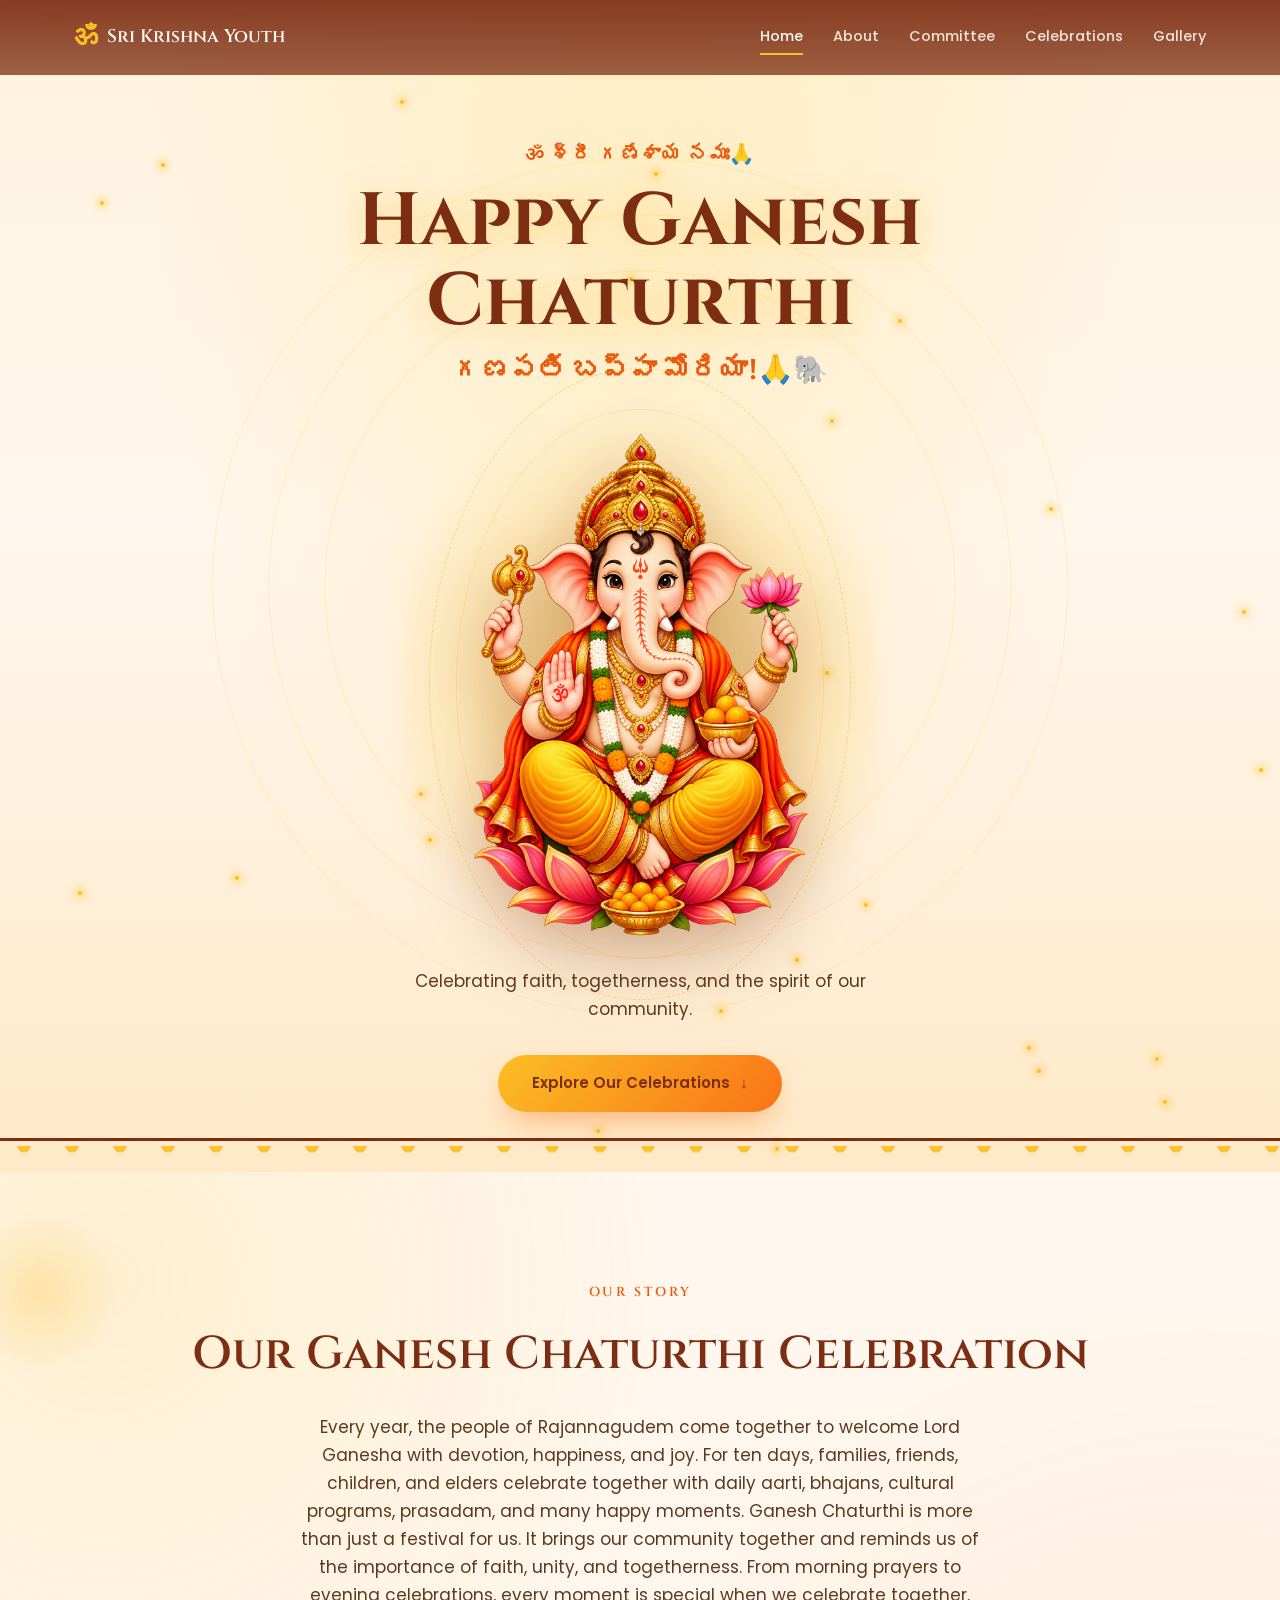
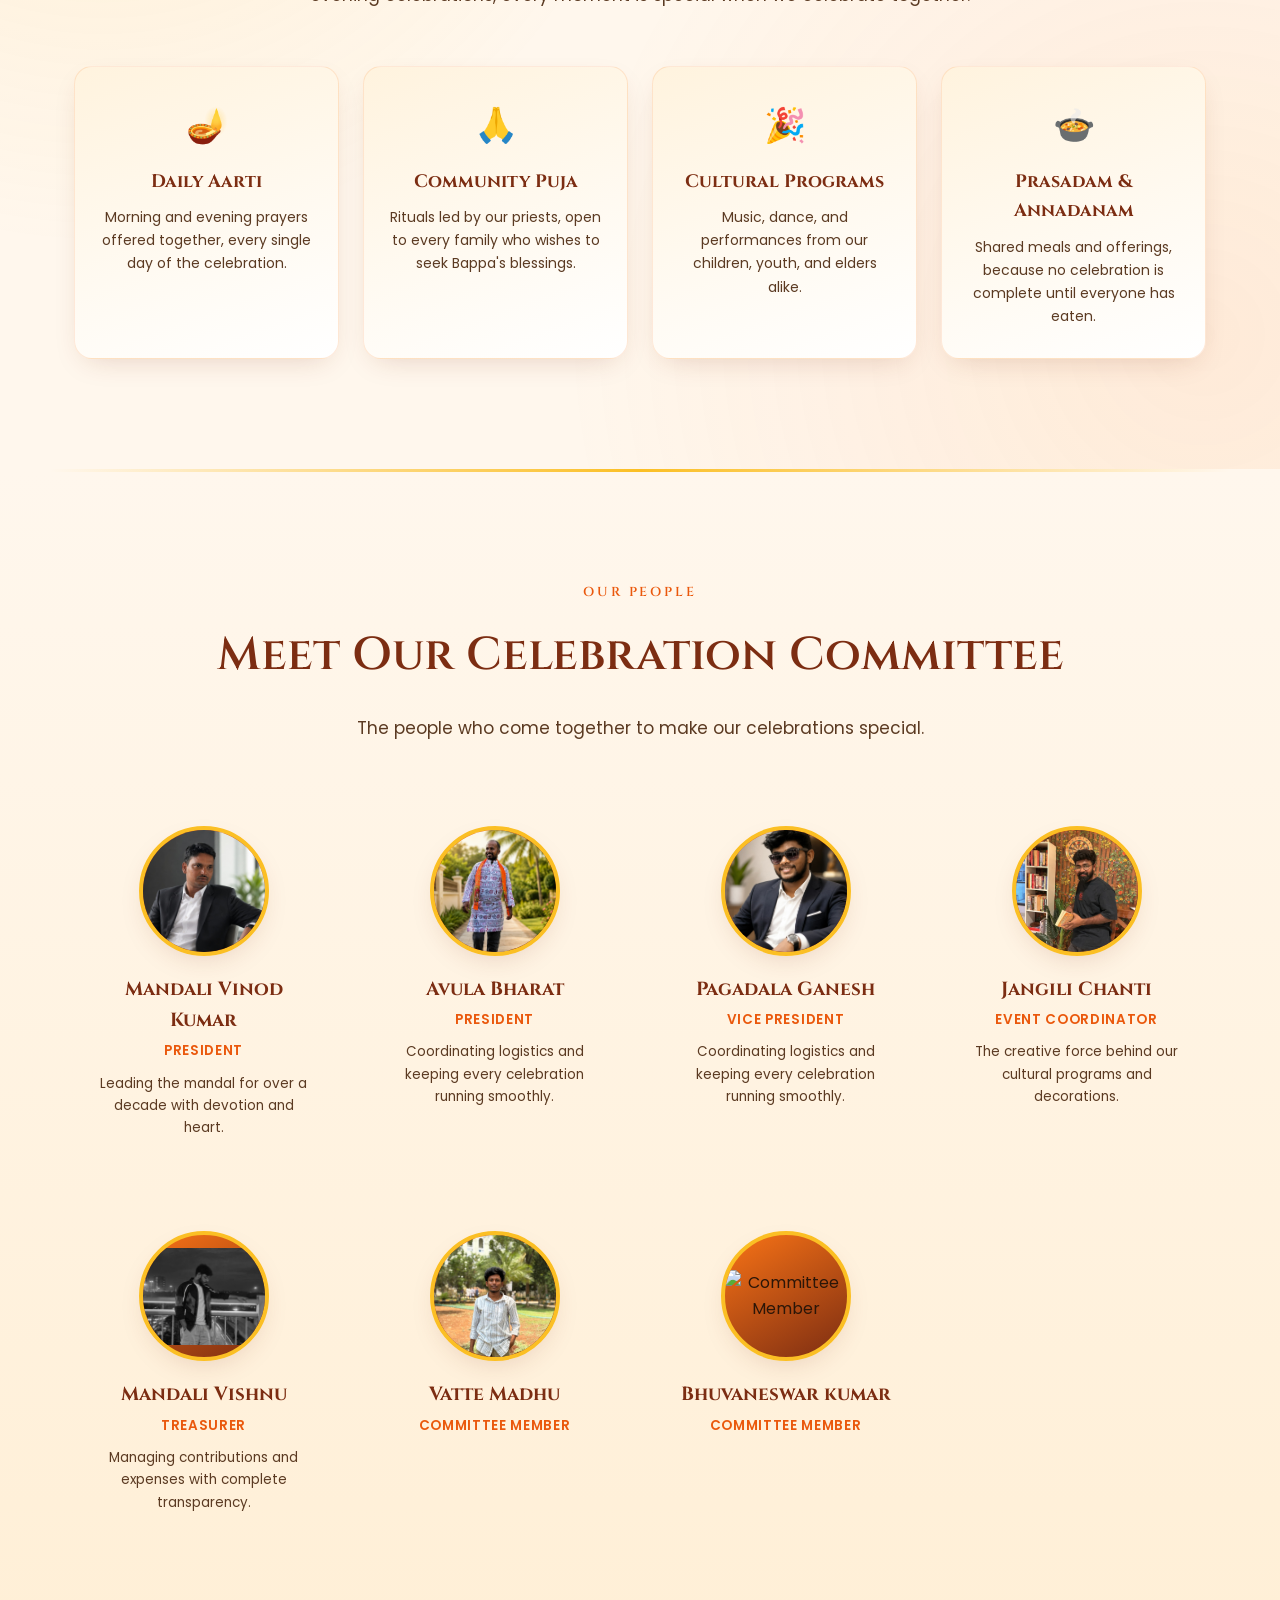
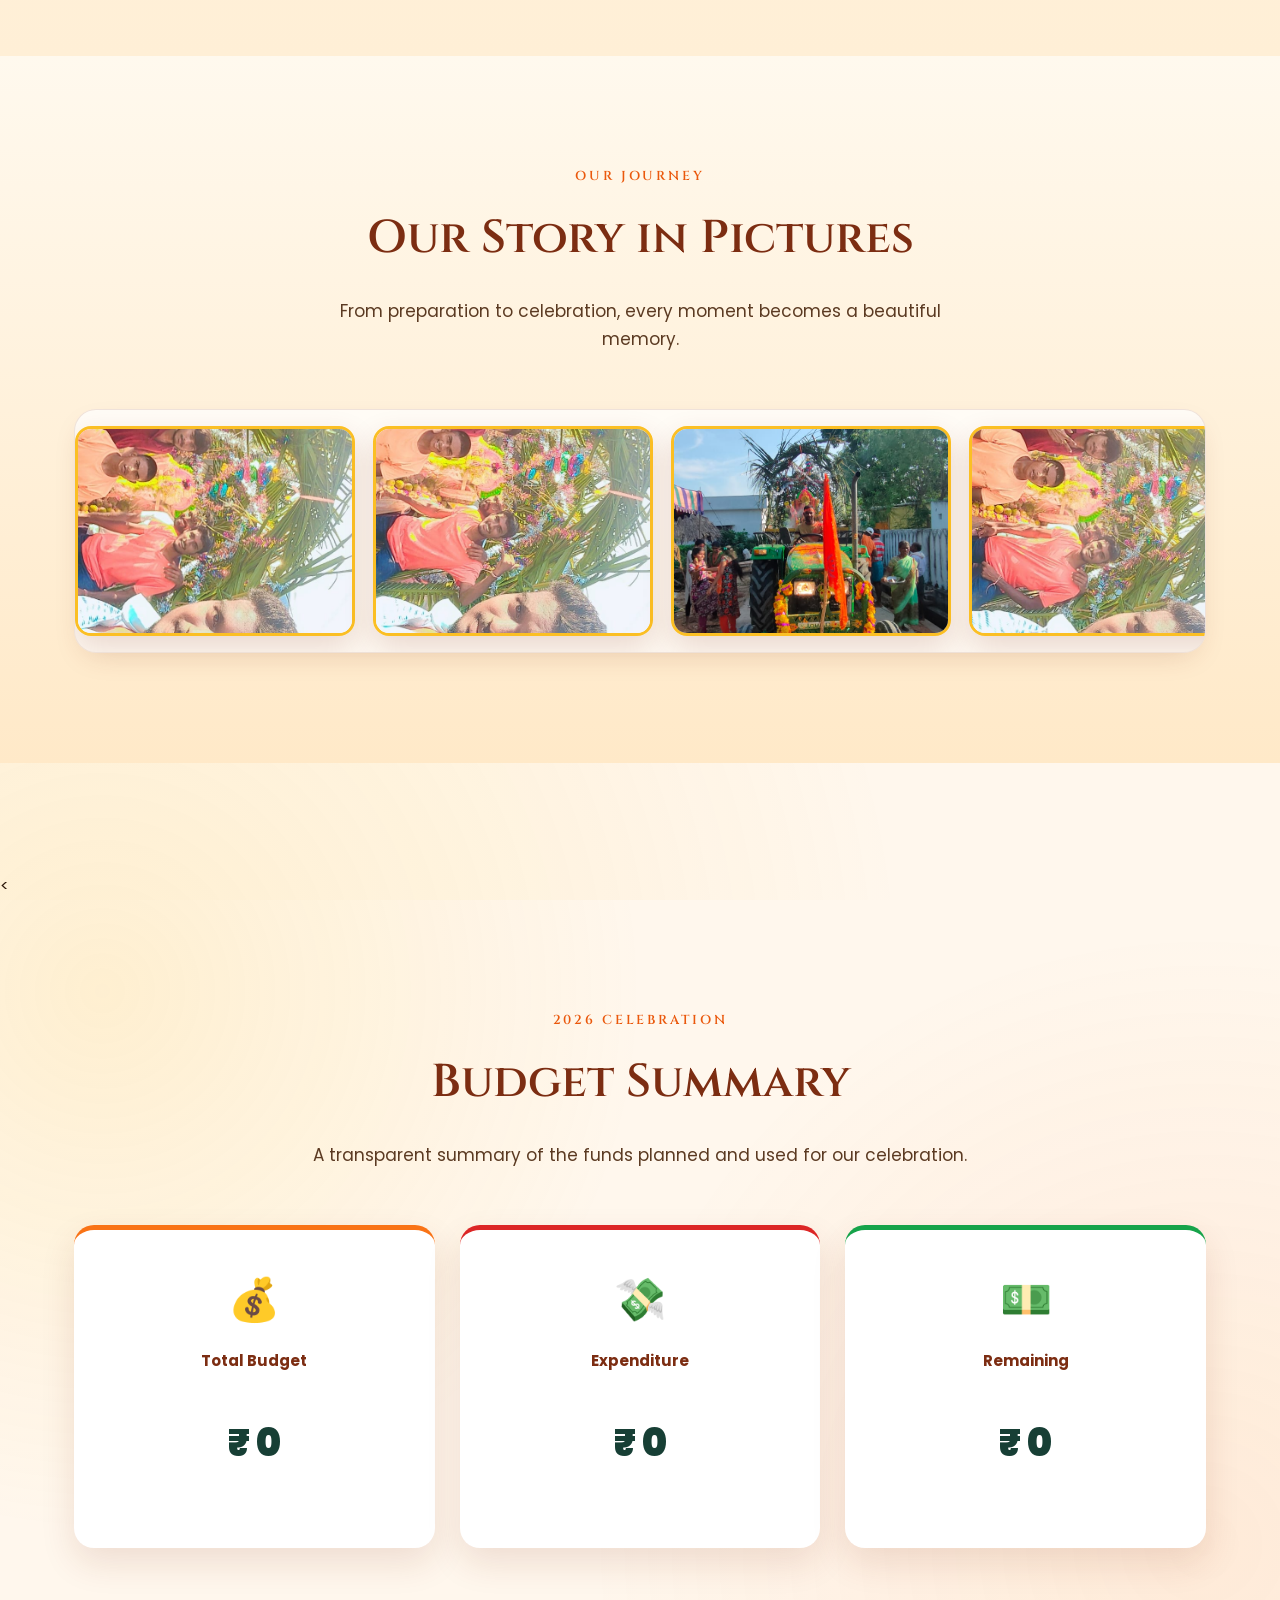
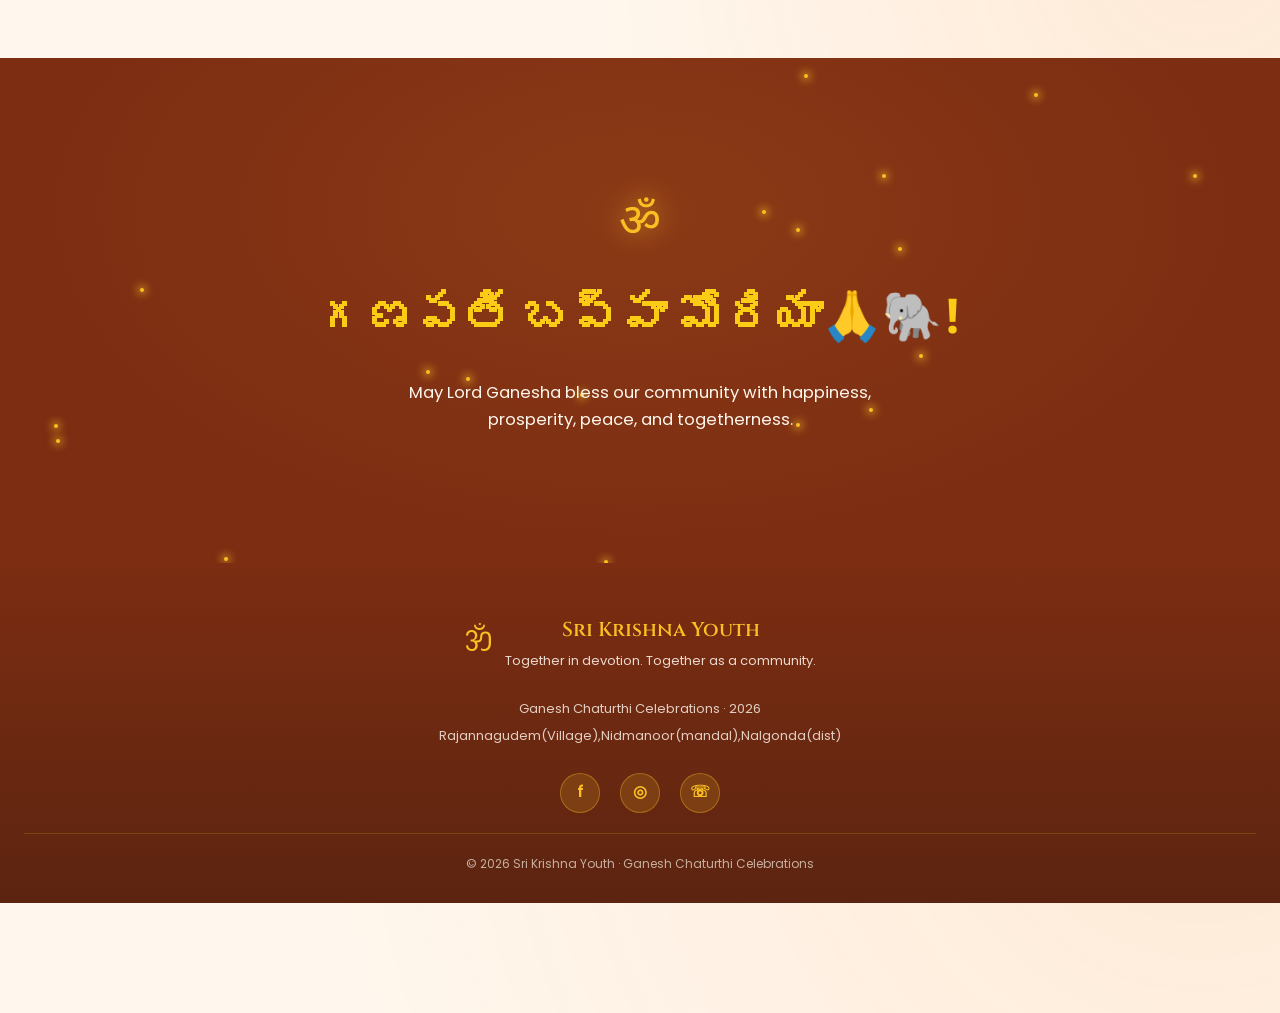
==== commit 24bdd245: "Update website" ====
--- a/index .html
+++ b/index .html
@@ -130,7 +130,7 @@
 
       <article class="member-card reveal">
         <div class="member-photo">
-          <img src="images/member1.jpeg" alt="Committee Member">
+          <img src="Images/member1.jpeg" alt="Committee Member">
         </div>
         <h3 class="member-name">Mandali Vinod Kumar</h3>
         <p class="member-role">President</p>
@@ -139,7 +139,7 @@
 
       <article class="member-card reveal">
         <div class="member-photo">
-          <img src="images/member2.jpeg" alt="Committee Member">
+          <img src="Images/member2.jpeg" alt="Committee Member">
         </div>
         <h3 class="member-name">Avula Bharat</h3>
         <p class="member-role">President</p>
@@ -148,7 +148,7 @@
 
       <article class="member-card reveal">
         <div class="member-photo">
-          <img src="images/member3.jpeg" alt="Committee Member">
+          <img src="Images/member3.jpeg" alt="Committee Member">
         </div>
         <h3 class="member-name">Pagadala Ganesh</h3>
         <p class="member-role">Vice President</p>
@@ -157,7 +157,7 @@
 
       <article class="member-card reveal">
         <div class="member-photo" >
-          <img src="images/member4.jpeg" alt="Committee Member">
+          <img src="Images/member4.jpeg" alt="Committee Member">
         </div>
         <h3 class="member-name">Jangili Chanti</h3>
         <p class="member-role">Event Coordinator</p>
@@ -166,7 +166,7 @@
 
       <article class="member-card reveal">
         <div class="member-photo">
-          <img src="images/member6.jpeg" alt="Committee Member">
+          <img src="Images/member6.jpeg" alt="Committee Member">
         </div>
         
         <h3 class="member-name">Mandali Vishnu</h3>
@@ -176,7 +176,7 @@
 
        <article class="member-card reveal">
         <div class="member-photo">
-          <img src="images/member5.jpeg" alt="Committee Member">
+          <img src="Images/member5.jpeg" alt="Committee Member">
   </div>
     
         <h3 class="member-name">Vatte Madhu</h3>
@@ -185,7 +185,7 @@
 
        <article class="member-card reveal">
   <div class="member-photo">
-    <img src="images/member.jpeg" alt="Committee Member">
+    <img src="Images/member.jpeg" alt="Committee Member">
   </div>
 
   <h3 class="member-name">Bhuvaneswar kumar</h3>
@@ -223,173 +223,173 @@
         <div class="story-group">
 
           <div class="story-photo">
-            <img src="images/story1.jpeg" alt="Our Story">
-          </div>
-
-          <div class="story-photo">
-            <img src="images/story2.jpeg" alt="Our Story">
-          </div>
-
-          <div class="story-photo">
-            <img src="images/story3.jpeg" alt="Our Story">
-          </div>
-
-          <div class="story-photo">
-            <img src="images/story4.jpeg" alt="Our Story">
-          </div>
-
-          <div class="story-photo">
-            <img src="images/story5.jpeg" alt="Our Story">
-          </div>
-
-          <div class="story-photo">
-            <img src="images/story6.jpeg" alt="Our Story">
+            <img src="Images/story1.jpeg" alt="Our Story">
+          </div>
+
+          <div class="story-photo">
+            <img src="Images/story2.jpeg" alt="Our Story">
+          </div>
+
+          <div class="story-photo">
+            <img src="Images/story3.jpeg" alt="Our Story">
+          </div>
+
+          <div class="story-photo">
+            <img src="Images/story4.jpeg" alt="Our Story">
+          </div>
+
+          <div class="story-photo">
+            <img src="Images/story5.jpeg" alt="Our Story">
+          </div>
+
+          <div class="story-photo">
+            <img src="Images/story6.jpeg" alt="Our Story">
           </div>
                 
                        <div class="story-photo">
-  <img src="images/story7.jpeg" alt="Our Story">
-</div>
-
-<div class="story-photo">
-  <img src="images/story8.jpeg" alt="Our Story">
-</div>
-
-<div class="story-photo">
-  <img src="images/story9.jpeg" alt="Our Story">
-</div>
-
-<div class="story-photo">
-  <img src="images/story10.jpeg" alt="Our Story">
-</div>
-
-<div class="story-photo">
-  <img src="images/story11.jpeg" alt="Our Story">
-</div>
-
-<div class="story-photo">
-  <img src="images/story12.jpeg" alt="Our Story">
-</div>
-
-<div class="story-photo">
-  <img src="images/story13.jpeg" alt="Our Story">
-</div>
-
-<div class="story-photo">
-  <img src="images/story14.jpeg" alt="Our Story">
-</div>
-
-<div class="story-photo">
-  <img src="images/story15.jpeg" alt="Our Story">
-</div>
-
-<div class="story-photo">
-  <img src="images/story16.jpeg" alt="Our Story">
-</div>
-
-<div class="story-photo">
-  <img src="images/story17.jpeg" alt="Our Story">
-</div>
-
-<div class="story-photo">
-  <img src="images/story18.jpeg" alt="Our Story">
-</div>
-
-<div class="story-photo">
-  <img src="images/story19.jpeg" alt="Our Story">
-</div>
-
-<div class="story-photo">
-  <img src="images/story20.jpeg" alt="Our Story">
-</div>
-
-<div class="story-photo">
-  <img src="images/story21.jpeg" alt="Our Story">
-</div>
-
-<div class="story-photo">
-  <img src="images/story22.jpeg" alt="Our Story">
-</div>
-
-<div class="story-photo">
-  <img src="images/story23.jpeg" alt="Our Story">
-</div>
-
-<div class="story-photo">
-  <img src="images/story24.jpeg" alt="Our Story">
-</div>
-
-<div class="story-photo">
-  <img src="images/story25.jpeg" alt="Our Story">
-</div>
-
-<div class="story-photo">
-  <img src="images/story26.jpeg" alt="Our Story">
-</div>
-
-<div class="story-photo">
-  <img src="images/story27.jpeg" alt="Our Story">
-</div>
-
-<div class="story-photo">
-  <img src="images/story28.jpeg" alt="Our Story">
-</div>
-
-<div class="story-photo">
-  <img src="images/story29.jpeg" alt="Our Story">
-</div>
-
-<div class="story-photo">
-  <img src="images/story30.jpeg" alt="Our Story">
-</div>
-
-<div class="story-photo">
-  <img src="images/story31.jpeg" alt="Our Story">
-</div>
-
-<div class="story-photo">
-  <img src="images/story32.jpeg" alt="Our Story">
-</div>
-
-<div class="story-photo">
-  <img src="images/story33.jpeg" alt="Our Story">
-</div>
-
-<div class="story-photo">
-  <img src="images/story34.jpeg" alt="Our Story">
-</div>
-
-<div class="story-photo">
-  <img src="images/story35.jpeg" alt="Our Story">
-</div>
-
-        </div>
-
-        <!-- Duplicate images for continuous scrolling -->
+  <img src="Images/story7.jpeg" alt="Our Story">
+</div>
+
+<div class="story-photo">
+  <img src="Images/story8.jpeg" alt="Our Story">
+</div>
+
+<div class="story-photo">
+  <img src="Images/story9.jpeg" alt="Our Story">
+</div>
+
+<div class="story-photo">
+  <img src="Images/story10.jpeg" alt="Our Story">
+</div>
+
+<div class="story-photo">
+  <img src="Images/story11.jpeg" alt="Our Story">
+</div>
+
+<div class="story-photo">
+  <img src="Images/story12.jpeg" alt="Our Story">
+</div>
+
+<div class="story-photo">
+  <img src="Images/story13.jpeg" alt="Our Story">
+</div>
+
+<div class="story-photo">
+  <img src="Images/story14.jpeg" alt="Our Story">
+</div>
+
+<div class="story-photo">
+  <img src="Images/story15.jpeg" alt="Our Story">
+</div>
+
+<div class="story-photo">
+  <img src="Images/story16.jpeg" alt="Our Story">
+</div>
+
+<div class="story-photo">
+  <img src="Images/story17.jpeg" alt="Our Story">
+</div>
+
+<div class="story-photo">
+  <img src="Images/story18.jpeg" alt="Our Story">
+</div>
+
+<div class="story-photo">
+  <img src="Images/story19.jpeg" alt="Our Story">
+</div>
+
+<div class="story-photo">
+  <img src="Images/story20.jpeg" alt="Our Story">
+</div>
+
+<div class="story-photo">
+  <img src="Images/story21.jpeg" alt="Our Story">
+</div>
+
+<div class="story-photo">
+  <img src="Images/story22.jpeg" alt="Our Story">
+</div>
+
+<div class="story-photo">
+  <img src="Images/story23.jpeg" alt="Our Story">
+</div>
+
+<div class="story-photo">
+  <img src="Images/story24.jpeg" alt="Our Story">
+</div>
+
+<div class="story-photo">
+  <img src="Images/story25.jpeg" alt="Our Story">
+</div>
+
+<div class="story-photo">
+  <img src="Images/story26.jpeg" alt="Our Story">
+</div>
+
+<div class="story-photo">
+  <img src="Images/story27.jpeg" alt="Our Story">
+</div>
+
+<div class="story-photo">
+  <img src="Images/story28.jpeg" alt="Our Story">
+</div>
+
+<div class="story-photo">
+  <img src="Images/story29.jpeg" alt="Our Story">
+</div>
+
+<div class="story-photo">
+  <img src="Images/story30.jpeg" alt="Our Story">
+</div>
+
+<div class="story-photo">
+  <img src="Images/story31.jpeg" alt="Our Story">
+</div>
+
+<div class="story-photo">
+  <img src="Images/story32.jpeg" alt="Our Story">
+</div>
+
+<div class="story-photo">
+  <img src="Images/story33.jpeg" alt="Our Story">
+</div>
+
+<div class="story-photo">
+  <img src="Images/story34.jpeg" alt="Our Story">
+</div>
+
+<div class="story-photo">
+  <img src="Images/story35.jpeg" alt="Our Story">
+</div>
+
+        </div>
+
+        <!-- Duplicate Images for continuous scrolling -->
 
         <div class="story-group">
 
           <div class="story-photo">
-            <img src="images/story1.jpeg" alt="">
-          </div>
-
-          <div class="story-photo">
-            <img src="images/story2.jpeg" alt="">
-          </div>
-
-          <div class="story-photo">
-            <img src="images/story3.jpeg" alt="">
-          </div>
-
-          <div class="story-photo">
-            <img src="images/story4.jpeg" alt="">
-          </div>
-
-          <div class="story-photo">
-            <img src="images/story5.jpeg" alt="">
-          </div>
-
-          <div class="story-photo">
-            <img src="images/story6.jpeg" alt="">
+            <img src="Images/story1.jpeg" alt="">
+          </div>
+
+          <div class="story-photo">
+            <img src="Images/story2.jpeg" alt="">
+          </div>
+
+          <div class="story-photo">
+            <img src="Images/story3.jpeg" alt="">
+          </div>
+
+          <div class="story-photo">
+            <img src="Images/story4.jpeg" alt="">
+          </div>
+
+          <div class="story-photo">
+            <img src="Images/story5.jpeg" alt="">
+          </div>
+
+          <div class="story-photo">
+            <img src="Images/story6.jpeg" alt="">
           </div>
 
         </div>
